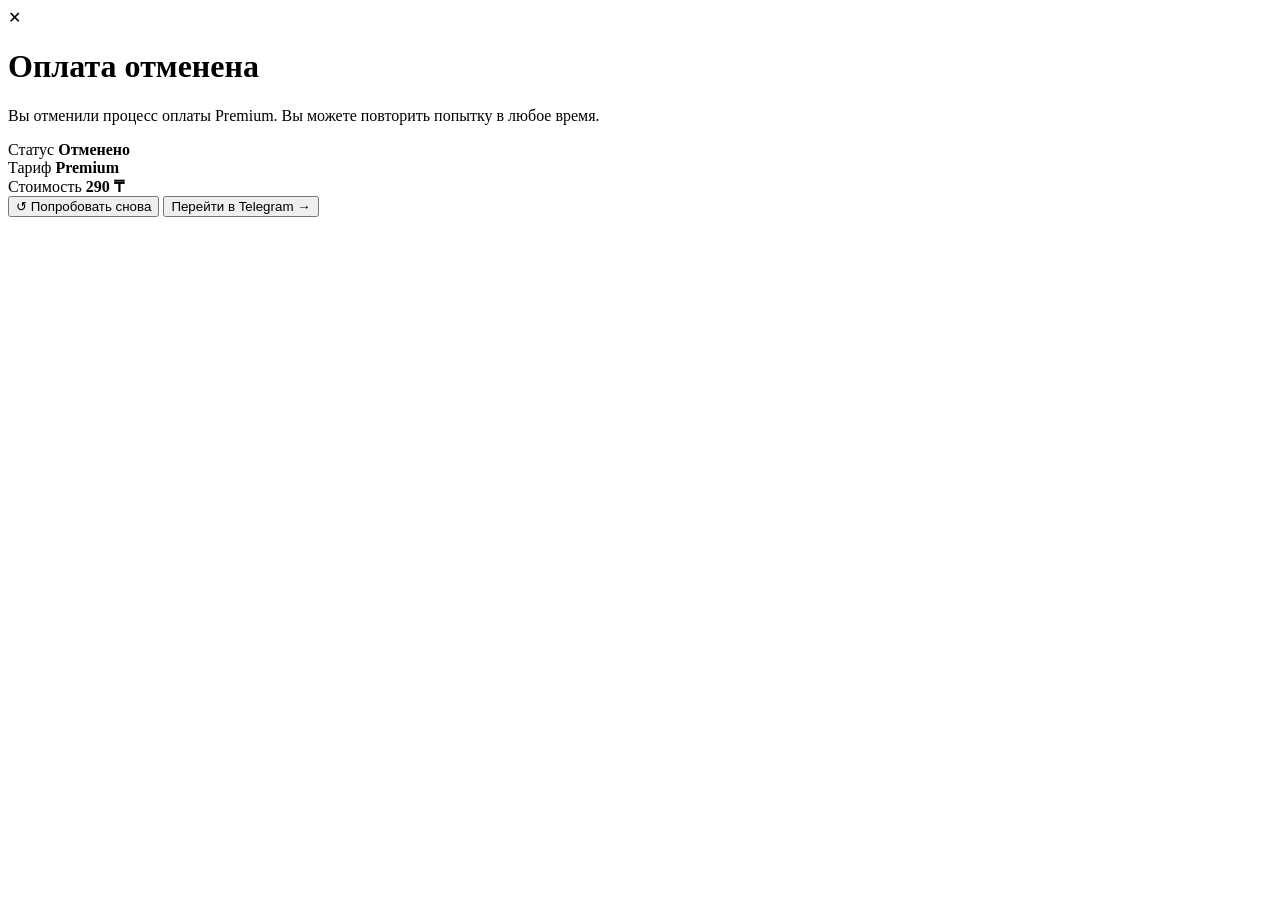
==== cancel.html @ 8abca3a0 "Готовый сайт CoinMind с работающим PayPal" ====
<!DOCTYPE html>
<html lang="ru">
<head>
    <meta charset="UTF-8">
    <meta name="viewport" content="width=device-width, initial-scale=1.0">
    <title>Оплата отменена | CoinMind</title>

    <link rel="stylesheet" href="assets/css/cancel.css">

    <link href="https://fonts.googleapis.com/css2?family=Inter:wght@300;400;500;600;700;800&display=swap" rel="stylesheet">
</head>
<body>

<div class="cancel-card">

    <div class="crossmark">
        ✕
    </div>

    <h1>Оплата отменена</h1>

    <p>
        Вы отменили процесс оплаты Premium.
        Вы можете повторить попытку в любое время.
    </p>

    <div class="payment-info">

        <div class="info-item">
            <span>Статус</span>
            <strong class="cancelled">Отменено</strong>
        </div>

        <div class="info-item">
            <span>Тариф</span>
            <strong>Premium</strong>
        </div>

        <div class="info-item">
            <span>Стоимость</span>
            <strong>290 ₸</strong>
        </div>

    </div>

    <div class="action-buttons">

        <button
            class="retry-btn"
            onclick="window.location.href='index.html#premium'">
            ↺ Попробовать снова
        </button>

        <button
            class="telegram-btn"
             onclick="window.location.href='https://t.me/cash_bot'">
            Перейти в Telegram →
        </button>

    </div>

</div>

</body>
</html>
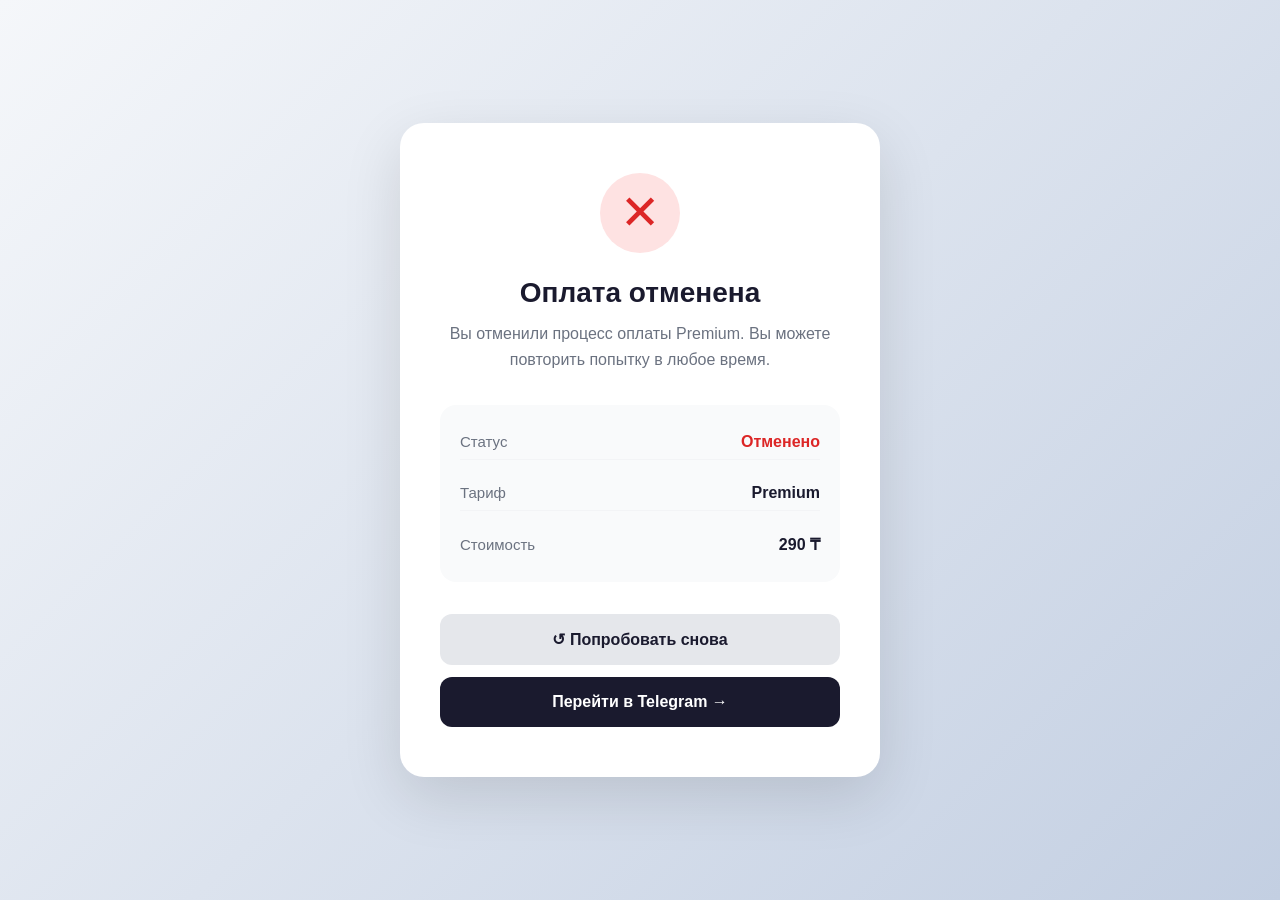
==== commit b877b7cc: "Финальные правки: дизайн, бот, валюта" ====
--- a/cancel.html
+++ b/cancel.html
@@ -5,7 +5,7 @@
     <meta name="viewport" content="width=device-width, initial-scale=1.0">
     <title>Оплата отменена | CoinMind</title>
 
-    <link rel="stylesheet" href="assets/css/cancel.css">
+    <link rel="stylesheet" href="assets/cancel.css">
 
     <link href="https://fonts.googleapis.com/css2?family=Inter:wght@300;400;500;600;700;800&display=swap" rel="stylesheet">
 </head>
@@ -53,7 +53,7 @@
 
         <button
             class="telegram-btn"
-             onclick="window.location.href='https://t.me/cash_bot'">
+             onclick="window.open('https://t.me/Smart_budgetttttt_bot', '_blank')">
             Перейти в Telegram →
         </button>
 
--- a/assets/cancel.css
+++ b/assets/cancel.css
@@ -0,0 +1,171 @@
+* {
+    margin: 0;
+    padding: 0;
+    box-sizing: border-box;
+}
+
+body {
+    font-family: 'Inter', sans-serif;
+    background: linear-gradient(135deg, #f5f7fa 0%, #c3cfe2 100%);
+    min-height: 100vh;
+    display: flex;
+    justify-content: center;
+    align-items: center;
+    padding: 20px;
+}
+
+.cancel-card {
+    background: white;
+    border-radius: 24px;
+    padding: 50px 40px;
+    max-width: 480px;
+    width: 100%;
+    text-align: center;
+    box-shadow: 0 20px 60px rgba(0, 0, 0, 0.12);
+    animation: fadeIn 0.6s ease;
+}
+
+@keyframes fadeIn {
+    from {
+        opacity: 0;
+        transform: translateY(30px);
+    }
+    to {
+        opacity: 1;
+        transform: translateY(0);
+    }
+}
+
+/* Крестик */
+.crossmark {
+    width: 80px;
+    height: 80px;
+    background: #fee2e2;
+    border-radius: 50%;
+    display: flex;
+    align-items: center;
+    justify-content: center;
+    margin: 0 auto 24px;
+    font-size: 48px;
+    color: #dc2626;
+    font-weight: 300;
+    line-height: 1;
+}
+
+h1 {
+    font-size: 28px;
+    font-weight: 700;
+    color: #1a1a2e;
+    margin-bottom: 12px;
+}
+
+p {
+    font-size: 16px;
+    color: #6b7280;
+    line-height: 1.6;
+    margin-bottom: 32px;
+}
+
+/* Информация об оплате */
+.payment-info {
+    display: flex;
+    flex-direction: column;
+    gap: 16px;
+    margin-bottom: 32px;
+    background: #f9fafb;
+    border-radius: 16px;
+    padding: 20px;
+}
+
+.info-item {
+    display: flex;
+    justify-content: space-between;
+    align-items: center;
+    padding: 8px 0;
+    border-bottom: 1px solid #f3f4f6;
+}
+
+.info-item:last-child {
+    border-bottom: none;
+}
+
+.info-item span {
+    color: #6b7280;
+    font-size: 15px;
+}
+
+.info-item strong {
+    color: #1a1a2e;
+    font-size: 16px;
+    font-weight: 600;
+}
+
+.info-item .cancelled {
+    color: #dc2626;
+    font-weight: 700;
+}
+
+/* Кнопки */
+.action-buttons {
+    display: flex;
+    flex-direction: column;
+    gap: 12px;
+}
+
+.retry-btn {
+    background: #e5e7eb;
+    color: #1a1a2e;
+    border: none;
+    padding: 16px 24px;
+    border-radius: 12px;
+    font-size: 16px;
+    font-weight: 600;
+    cursor: pointer;
+    transition: all 0.3s ease;
+    font-family: 'Inter', sans-serif;
+}
+
+.retry-btn:hover {
+    background: #d1d5db;
+    transform: translateY(-2px);
+}
+
+.telegram-btn {
+    background: #1a1a2e;
+    color: white;
+    border: none;
+    padding: 16px 24px;
+    border-radius: 12px;
+    font-size: 16px;
+    font-weight: 600;
+    cursor: pointer;
+    transition: all 0.3s ease;
+    font-family: 'Inter', sans-serif;
+}
+
+.telegram-btn:hover {
+    background: #2d2d44;
+    transform: translateY(-2px);
+    box-shadow: 0 8px 25px rgba(26, 26, 46, 0.2);
+}
+
+/* Адаптивность */
+@media (max-width: 480px) {
+    .cancel-card {
+        padding: 32px 20px;
+    }
+
+    h1 {
+        font-size: 24px;
+    }
+
+    .crossmark {
+        width: 60px;
+        height: 60px;
+        font-size: 36px;
+    }
+
+    .action-buttons {
+        flex-direction: column;
+    }
+}
